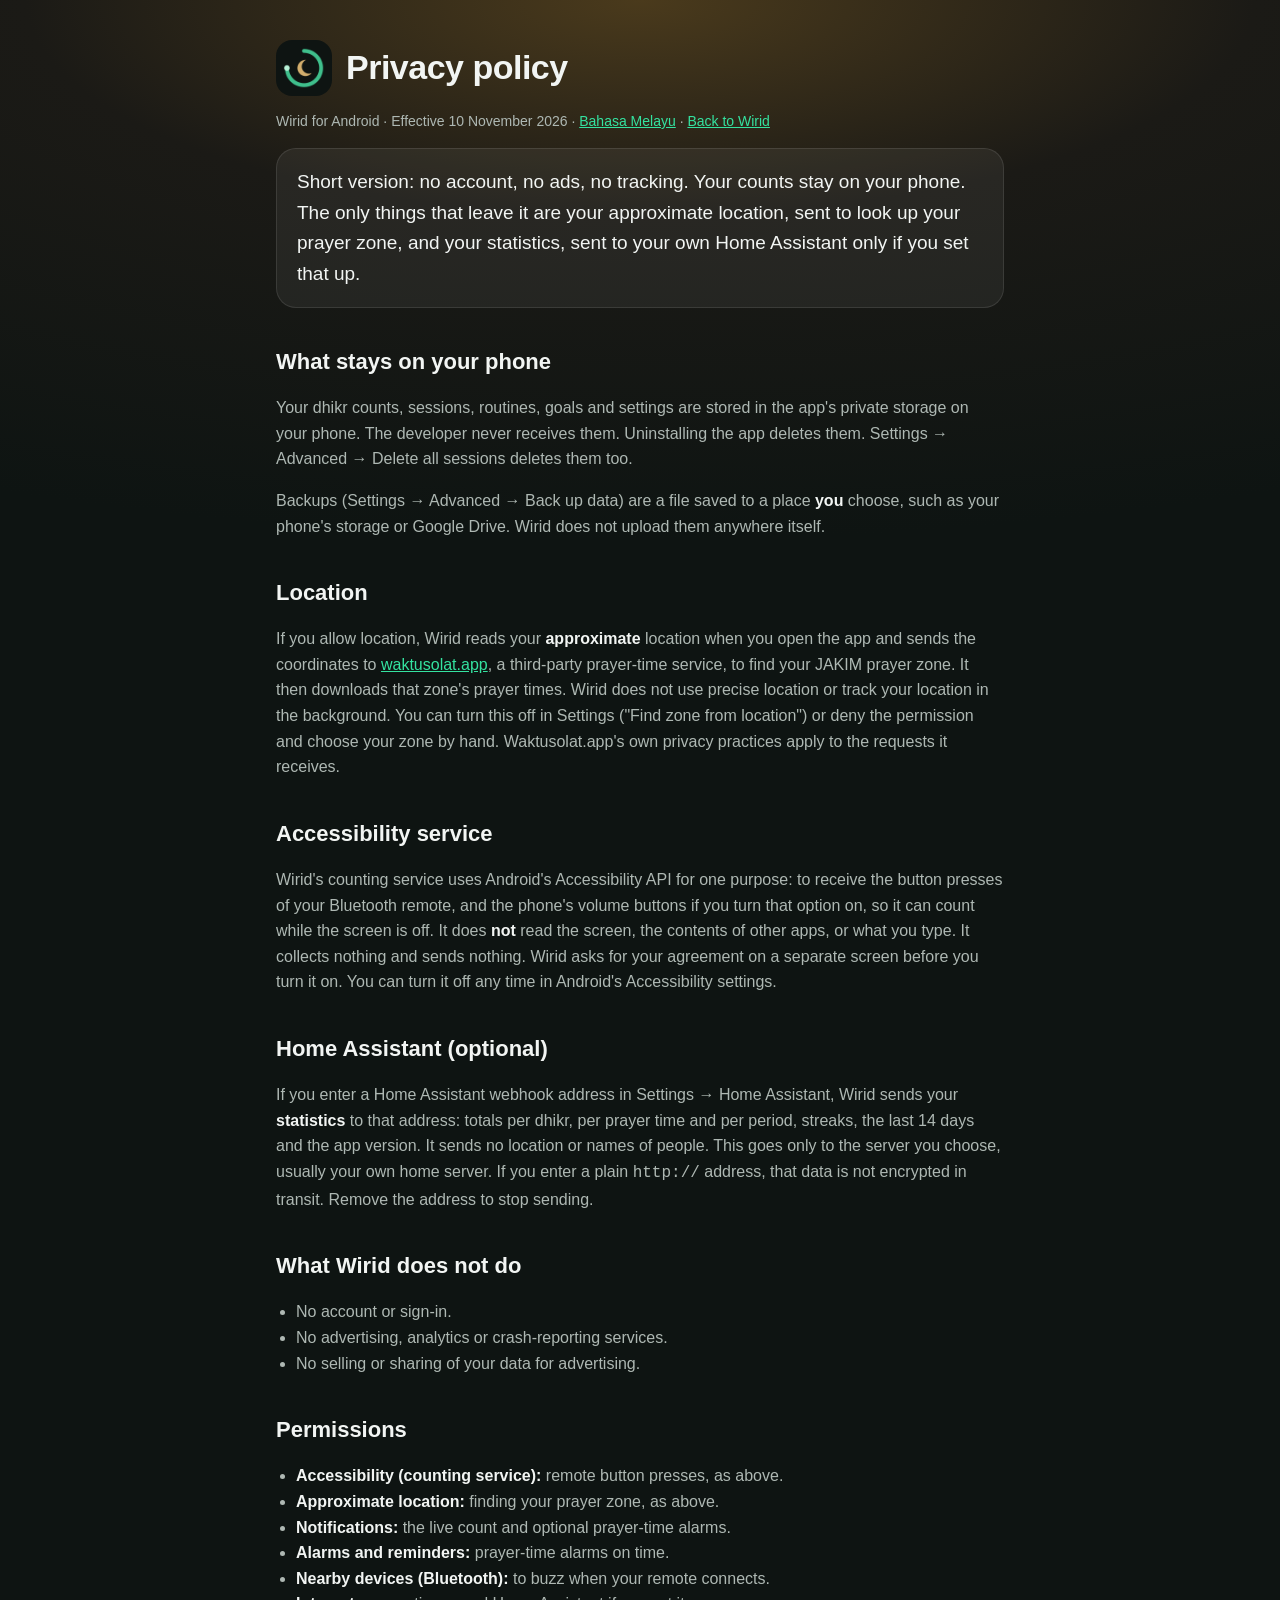
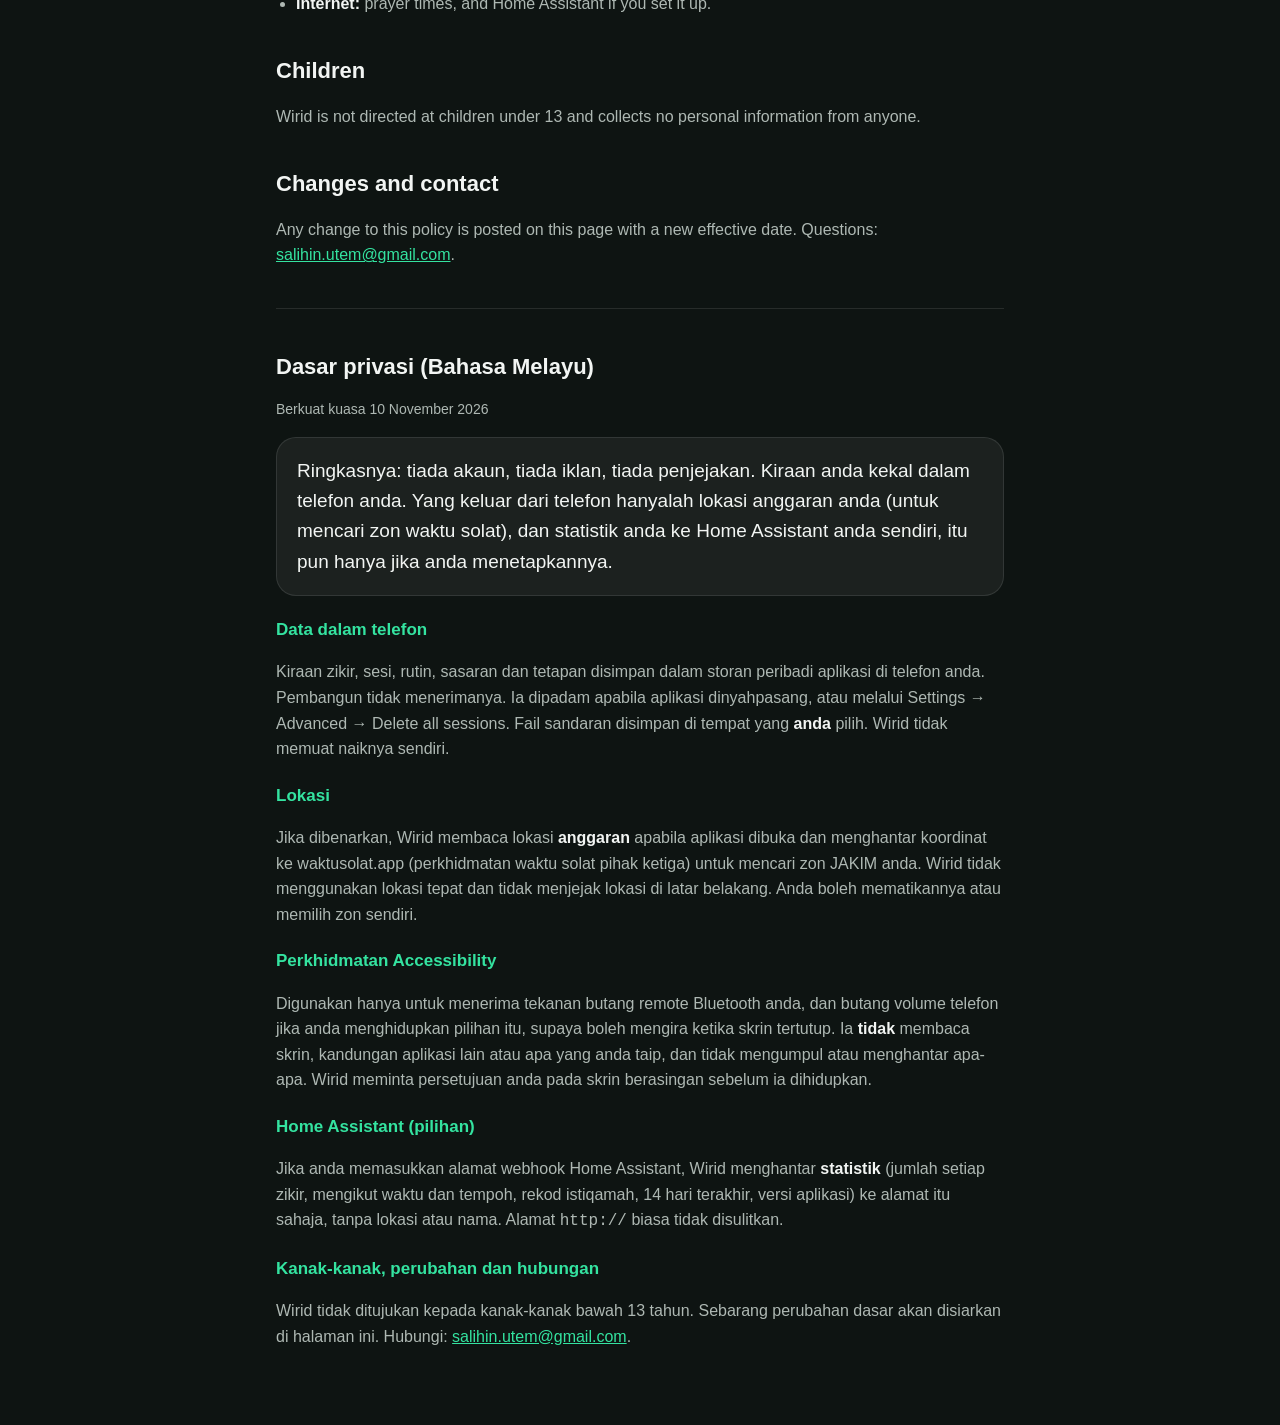
==== privacy.html @ 7eee6806 "Support page and privacy policy for Wirid" ====
<!doctype html>
<html lang="en">
<head>
<meta charset="utf-8">
<meta name="viewport" content="width=device-width, initial-scale=1">
<title>Wirid privacy policy</title>
<link rel="icon" href="icon.png">
<link rel="stylesheet" href="style.css">
</head>
<body>
<main>
  <header><img src="icon.png" alt=""><h1>Privacy policy</h1></header>
  <p class="muted">Wirid for Android · Effective 10 November 2026 · <a href="#ms">Bahasa Melayu</a> · <a href="./">Back to Wirid</a></p>

  <div class="card"><p class="lead" style="margin:0">Short version: no account, no ads, no tracking. Your counts stay on your phone. The only things that leave it are your approximate location, sent to look up your prayer zone, and your statistics, sent to your own Home Assistant only if you set that up.</p></div>

  <h2>What stays on your phone</h2>
  <p>Your dhikr counts, sessions, routines, goals and settings are stored in the app's private storage on your phone. The developer never receives them. Uninstalling the app deletes them. Settings → Advanced → Delete all sessions deletes them too.</p>
  <p>Backups (Settings → Advanced → Back up data) are a file saved to a place <strong>you</strong> choose, such as your phone's storage or Google Drive. Wirid does not upload them anywhere itself.</p>

  <h2>Location</h2>
  <p>If you allow location, Wirid reads your <strong>approximate</strong> location when you open the app and sends the coordinates to <a href="https://waktusolat.app">waktusolat.app</a>, a third-party prayer-time service, to find your JAKIM prayer zone. It then downloads that zone's prayer times. Wirid does not use precise location or track your location in the background. You can turn this off in Settings ("Find zone from location") or deny the permission and choose your zone by hand. Waktusolat.app's own privacy practices apply to the requests it receives.</p>

  <h2>Accessibility service</h2>
  <p>Wirid's counting service uses Android's Accessibility API for one purpose: to receive the button presses of your Bluetooth remote, and the phone's volume buttons if you turn that option on, so it can count while the screen is off. It does <strong>not</strong> read the screen, the contents of other apps, or what you type. It collects nothing and sends nothing. Wirid asks for your agreement on a separate screen before you turn it on. You can turn it off any time in Android's Accessibility settings.</p>

  <h2>Home Assistant (optional)</h2>
  <p>If you enter a Home Assistant webhook address in Settings → Home Assistant, Wirid sends your <strong>statistics</strong> to that address: totals per dhikr, per prayer time and per period, streaks, the last 14 days and the app version. It sends no location or names of people. This goes only to the server you choose, usually your own home server. If you enter a plain <code>http://</code> address, that data is not encrypted in transit. Remove the address to stop sending.</p>

  <h2>What Wirid does not do</h2>
  <ul>
    <li>No account or sign-in.</li>
    <li>No advertising, analytics or crash-reporting services.</li>
    <li>No selling or sharing of your data for advertising.</li>
  </ul>

  <h2>Permissions</h2>
  <ul>
    <li><strong>Accessibility (counting service):</strong> remote button presses, as above.</li>
    <li><strong>Approximate location:</strong> finding your prayer zone, as above.</li>
    <li><strong>Notifications:</strong> the live count and optional prayer-time alarms.</li>
    <li><strong>Alarms and reminders:</strong> prayer-time alarms on time.</li>
    <li><strong>Nearby devices (Bluetooth):</strong> to buzz when your remote connects.</li>
    <li><strong>Internet:</strong> prayer times, and Home Assistant if you set it up.</li>
  </ul>

  <h2>Children</h2>
  <p>Wirid is not directed at children under 13 and collects no personal information from anyone.</p>

  <h2>Changes and contact</h2>
  <p>Any change to this policy is posted on this page with a new effective date. Questions: <a href="mailto:salihin.utem@gmail.com">salihin.utem@gmail.com</a>.</p>

  <hr>
  <h2 id="ms">Dasar privasi (Bahasa Melayu)</h2>
  <p class="muted">Berkuat kuasa 10 November 2026</p>
  <div class="card"><p class="lead" style="margin:0">Ringkasnya: tiada akaun, tiada iklan, tiada penjejakan. Kiraan anda kekal dalam telefon anda. Yang keluar dari telefon hanyalah lokasi anggaran anda (untuk mencari zon waktu solat), dan statistik anda ke Home Assistant anda sendiri, itu pun hanya jika anda menetapkannya.</p></div>
  <h3>Data dalam telefon</h3>
  <p>Kiraan zikir, sesi, rutin, sasaran dan tetapan disimpan dalam storan peribadi aplikasi di telefon anda. Pembangun tidak menerimanya. Ia dipadam apabila aplikasi dinyahpasang, atau melalui Settings → Advanced → Delete all sessions. Fail sandaran disimpan di tempat yang <strong>anda</strong> pilih. Wirid tidak memuat naiknya sendiri.</p>
  <h3>Lokasi</h3>
  <p>Jika dibenarkan, Wirid membaca lokasi <strong>anggaran</strong> apabila aplikasi dibuka dan menghantar koordinat ke waktusolat.app (perkhidmatan waktu solat pihak ketiga) untuk mencari zon JAKIM anda. Wirid tidak menggunakan lokasi tepat dan tidak menjejak lokasi di latar belakang. Anda boleh mematikannya atau memilih zon sendiri.</p>
  <h3>Perkhidmatan Accessibility</h3>
  <p>Digunakan hanya untuk menerima tekanan butang remote Bluetooth anda, dan butang volume telefon jika anda menghidupkan pilihan itu, supaya boleh mengira ketika skrin tertutup. Ia <strong>tidak</strong> membaca skrin, kandungan aplikasi lain atau apa yang anda taip, dan tidak mengumpul atau menghantar apa-apa. Wirid meminta persetujuan anda pada skrin berasingan sebelum ia dihidupkan.</p>
  <h3>Home Assistant (pilihan)</h3>
  <p>Jika anda memasukkan alamat webhook Home Assistant, Wirid menghantar <strong>statistik</strong> (jumlah setiap zikir, mengikut waktu dan tempoh, rekod istiqamah, 14 hari terakhir, versi aplikasi) ke alamat itu sahaja, tanpa lokasi atau nama. Alamat <code>http://</code> biasa tidak disulitkan.</p>
  <h3>Kanak-kanak, perubahan dan hubungan</h3>
  <p>Wirid tidak ditujukan kepada kanak-kanak bawah 13 tahun. Sebarang perubahan dasar akan disiarkan di halaman ini. Hubungi: <a href="mailto:salihin.utem@gmail.com">salihin.utem@gmail.com</a>.</p>
</main>
</body>
</html>
---- style.css ----
:root { --ink:#0E1412; --text:#F2F5F3; --soft:#AEB8B3; --emerald:#34E3A0; --gold:#FFC93C; --card:rgba(255,255,255,0.06); --edge:rgba(255,255,255,0.10); }
* { box-sizing:border-box; }
html { -webkit-text-size-adjust:100%; }
body { margin:0; color:var(--text); font:16px/1.6 -apple-system, "Segoe UI", Roboto, Helvetica, Arial, sans-serif;
  background: radial-gradient(120% 60% at 50% 0%, #4A3A1C 0%, #1B1A16 40%, var(--ink) 100%) fixed var(--ink); }
main { max-width:760px; margin:0 auto; padding:40px 16px 64px; }
header { display:flex; align-items:center; gap:14px; margin-bottom:8px; }
header img { width:56px; height:56px; border-radius:16px; }
h1 { font-size:34px; line-height:1.15; margin:0; letter-spacing:-0.5px; }
h2 { font-size:22px; margin:36px 0 10px; }
h3 { font-size:17px; margin:20px 0 6px; color:var(--emerald); }
p, li { color:var(--soft); }
strong { color:var(--text); }
a { color:var(--emerald); }
.lead { font-size:19px; color:var(--text); }
.card { background:var(--card); border:1px solid var(--edge); border-radius:20px; padding:18px 20px; margin:16px 0; }
.card.gold { border-color:rgba(255,201,60,0.35); }
ul { padding-left:20px; }
.muted { font-size:14px; color:var(--soft); }
nav { margin:12px 0 24px; display:flex; flex-wrap:wrap; gap:8px; }
nav a { padding:6px 14px; border-radius:999px; background:var(--card); border:1px solid var(--edge); text-decoration:none; font-size:14px; }
hr { border:0; border-top:1px solid var(--edge); margin:40px 0; }
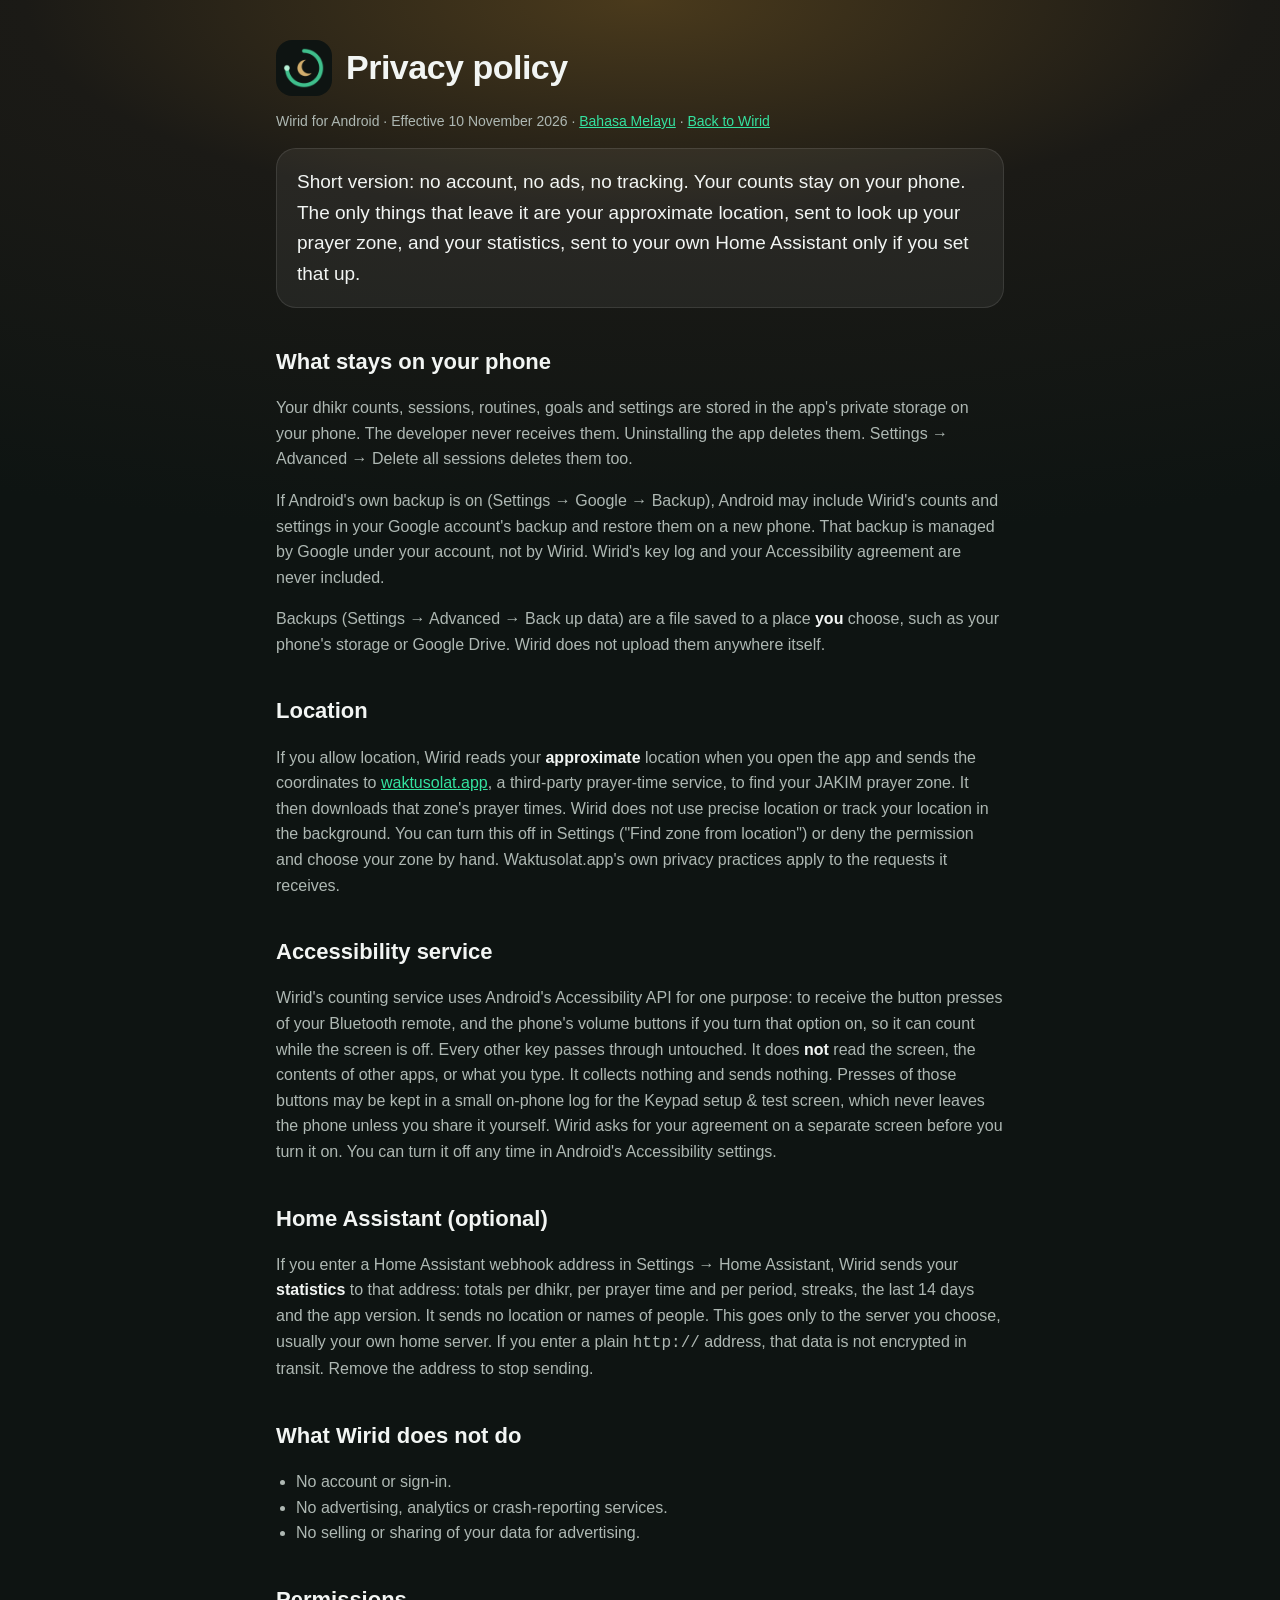
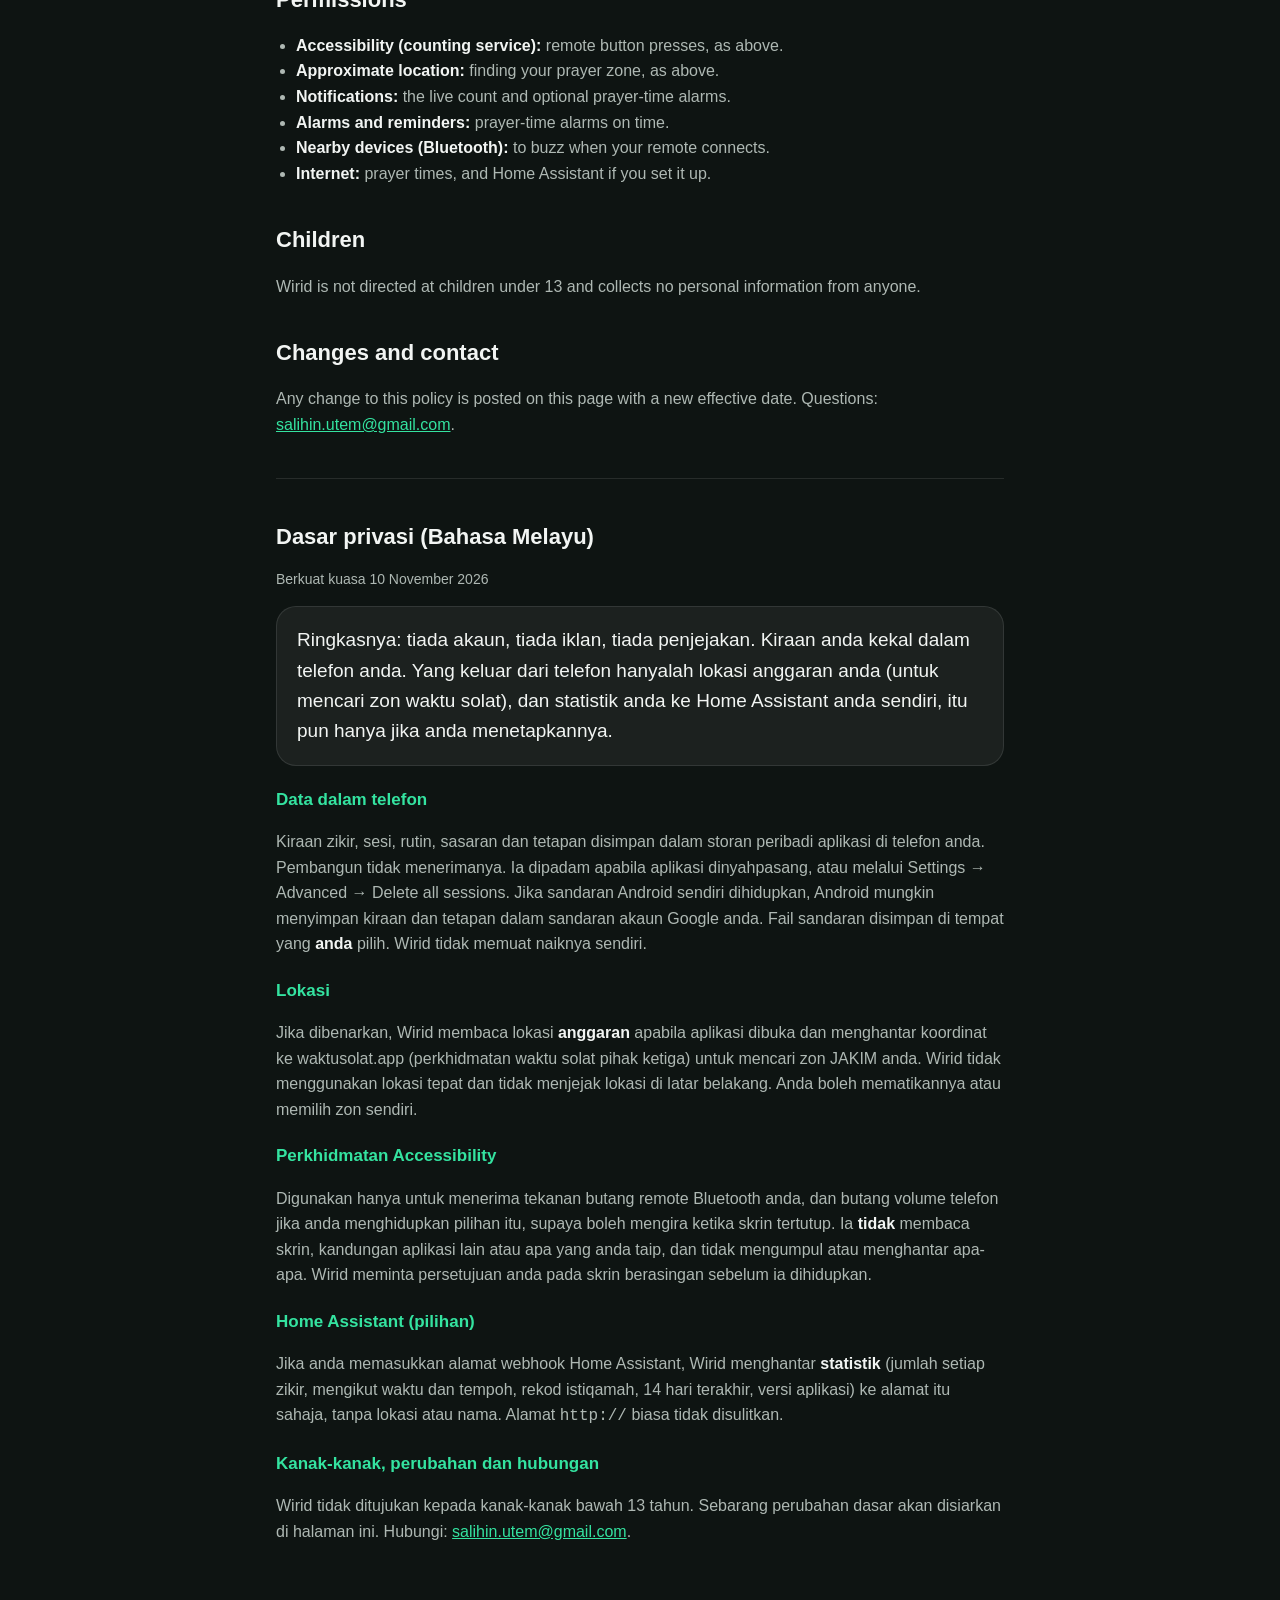
==== commit e1b4e3f9: "Privacy: Android backup and the on-phone key log" ====
--- a/privacy.html
+++ b/privacy.html
@@ -16,13 +16,14 @@
 
   <h2>What stays on your phone</h2>
   <p>Your dhikr counts, sessions, routines, goals and settings are stored in the app's private storage on your phone. The developer never receives them. Uninstalling the app deletes them. Settings → Advanced → Delete all sessions deletes them too.</p>
+  <p>If Android's own backup is on (Settings → Google → Backup), Android may include Wirid's counts and settings in your Google account's backup and restore them on a new phone. That backup is managed by Google under your account, not by Wirid. Wirid's key log and your Accessibility agreement are never included.</p>
   <p>Backups (Settings → Advanced → Back up data) are a file saved to a place <strong>you</strong> choose, such as your phone's storage or Google Drive. Wirid does not upload them anywhere itself.</p>
 
   <h2>Location</h2>
   <p>If you allow location, Wirid reads your <strong>approximate</strong> location when you open the app and sends the coordinates to <a href="https://waktusolat.app">waktusolat.app</a>, a third-party prayer-time service, to find your JAKIM prayer zone. It then downloads that zone's prayer times. Wirid does not use precise location or track your location in the background. You can turn this off in Settings ("Find zone from location") or deny the permission and choose your zone by hand. Waktusolat.app's own privacy practices apply to the requests it receives.</p>
 
   <h2>Accessibility service</h2>
-  <p>Wirid's counting service uses Android's Accessibility API for one purpose: to receive the button presses of your Bluetooth remote, and the phone's volume buttons if you turn that option on, so it can count while the screen is off. It does <strong>not</strong> read the screen, the contents of other apps, or what you type. It collects nothing and sends nothing. Wirid asks for your agreement on a separate screen before you turn it on. You can turn it off any time in Android's Accessibility settings.</p>
+  <p>Wirid's counting service uses Android's Accessibility API for one purpose: to receive the button presses of your Bluetooth remote, and the phone's volume buttons if you turn that option on, so it can count while the screen is off. Every other key passes through untouched. It does <strong>not</strong> read the screen, the contents of other apps, or what you type. It collects nothing and sends nothing. Presses of those buttons may be kept in a small on-phone log for the Keypad setup &amp; test screen, which never leaves the phone unless you share it yourself. Wirid asks for your agreement on a separate screen before you turn it on. You can turn it off any time in Android's Accessibility settings.</p>
 
   <h2>Home Assistant (optional)</h2>
   <p>If you enter a Home Assistant webhook address in Settings → Home Assistant, Wirid sends your <strong>statistics</strong> to that address: totals per dhikr, per prayer time and per period, streaks, the last 14 days and the app version. It sends no location or names of people. This goes only to the server you choose, usually your own home server. If you enter a plain <code>http://</code> address, that data is not encrypted in transit. Remove the address to stop sending.</p>
@@ -55,7 +56,7 @@
   <p class="muted">Berkuat kuasa 10 November 2026</p>
   <div class="card"><p class="lead" style="margin:0">Ringkasnya: tiada akaun, tiada iklan, tiada penjejakan. Kiraan anda kekal dalam telefon anda. Yang keluar dari telefon hanyalah lokasi anggaran anda (untuk mencari zon waktu solat), dan statistik anda ke Home Assistant anda sendiri, itu pun hanya jika anda menetapkannya.</p></div>
   <h3>Data dalam telefon</h3>
-  <p>Kiraan zikir, sesi, rutin, sasaran dan tetapan disimpan dalam storan peribadi aplikasi di telefon anda. Pembangun tidak menerimanya. Ia dipadam apabila aplikasi dinyahpasang, atau melalui Settings → Advanced → Delete all sessions. Fail sandaran disimpan di tempat yang <strong>anda</strong> pilih. Wirid tidak memuat naiknya sendiri.</p>
+  <p>Kiraan zikir, sesi, rutin, sasaran dan tetapan disimpan dalam storan peribadi aplikasi di telefon anda. Pembangun tidak menerimanya. Ia dipadam apabila aplikasi dinyahpasang, atau melalui Settings → Advanced → Delete all sessions. Jika sandaran Android sendiri dihidupkan, Android mungkin menyimpan kiraan dan tetapan dalam sandaran akaun Google anda. Fail sandaran disimpan di tempat yang <strong>anda</strong> pilih. Wirid tidak memuat naiknya sendiri.</p>
   <h3>Lokasi</h3>
   <p>Jika dibenarkan, Wirid membaca lokasi <strong>anggaran</strong> apabila aplikasi dibuka dan menghantar koordinat ke waktusolat.app (perkhidmatan waktu solat pihak ketiga) untuk mencari zon JAKIM anda. Wirid tidak menggunakan lokasi tepat dan tidak menjejak lokasi di latar belakang. Anda boleh mematikannya atau memilih zon sendiri.</p>
   <h3>Perkhidmatan Accessibility</h3>
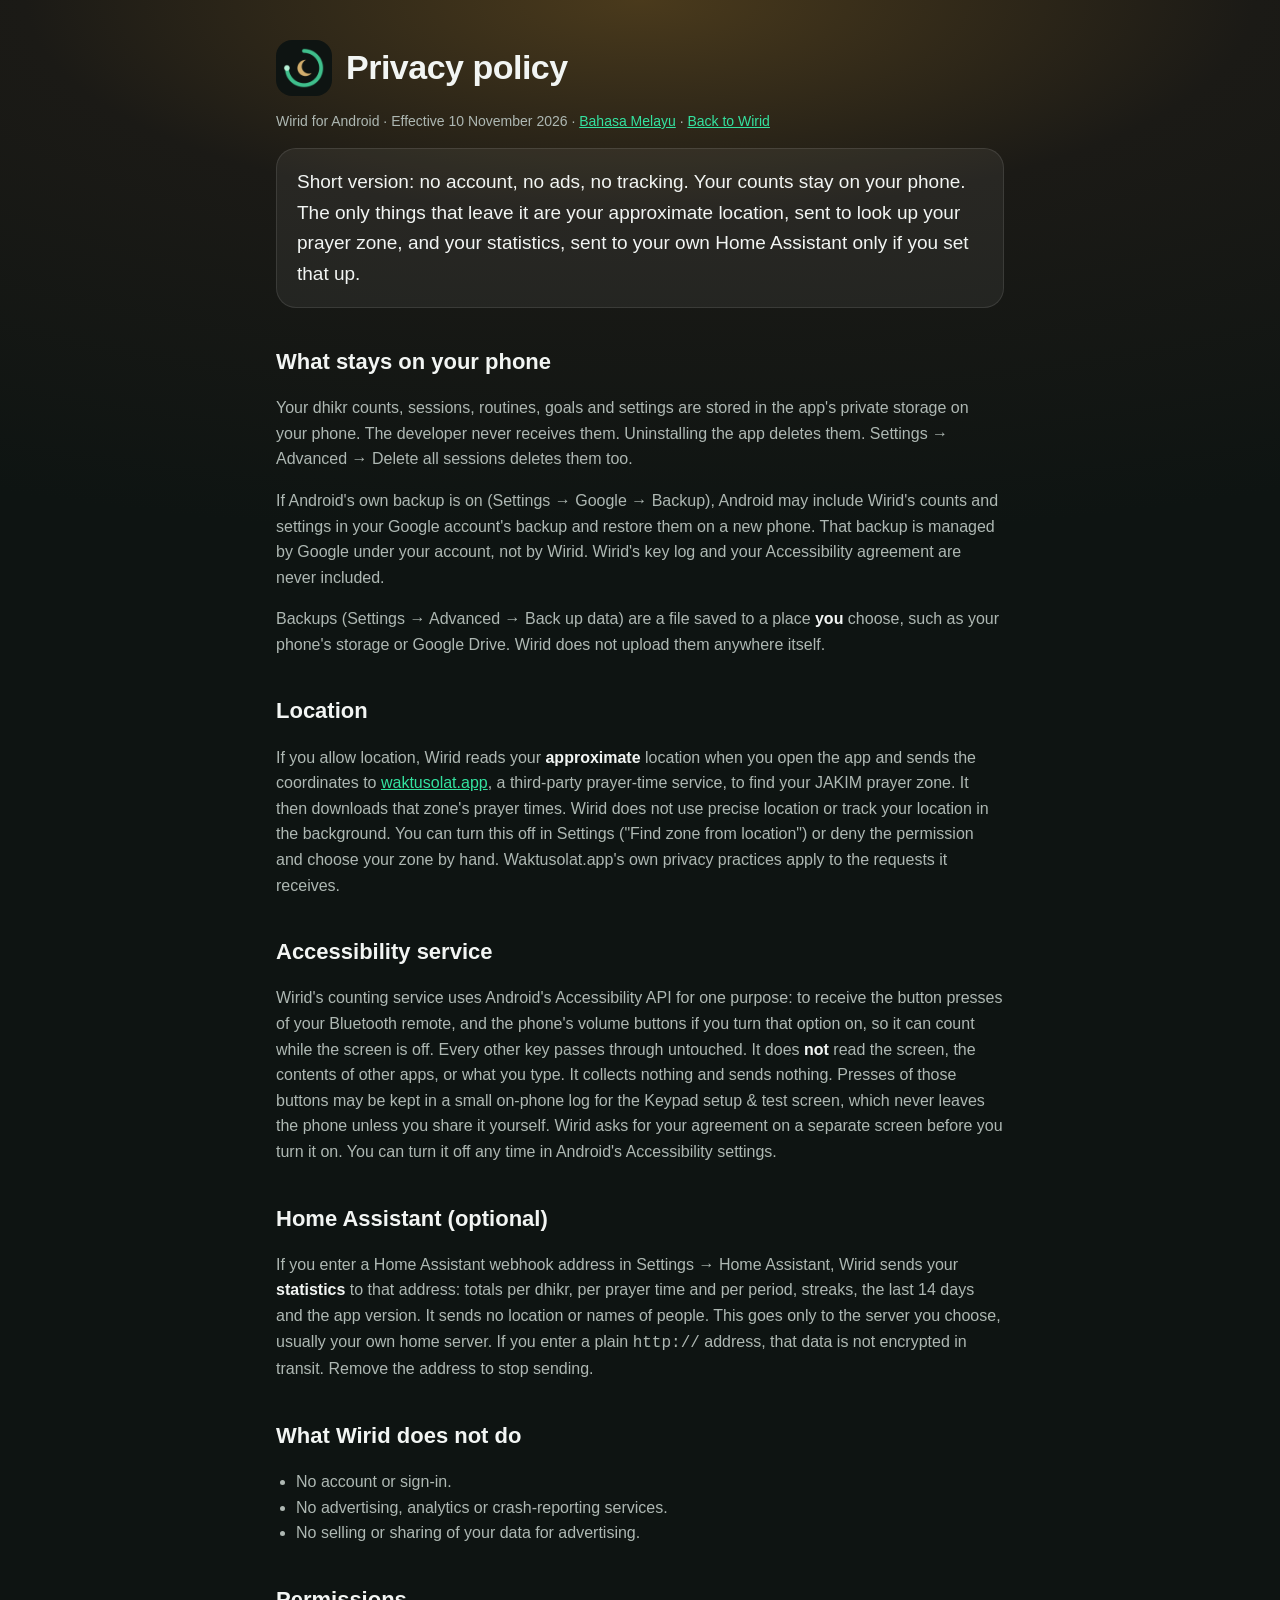
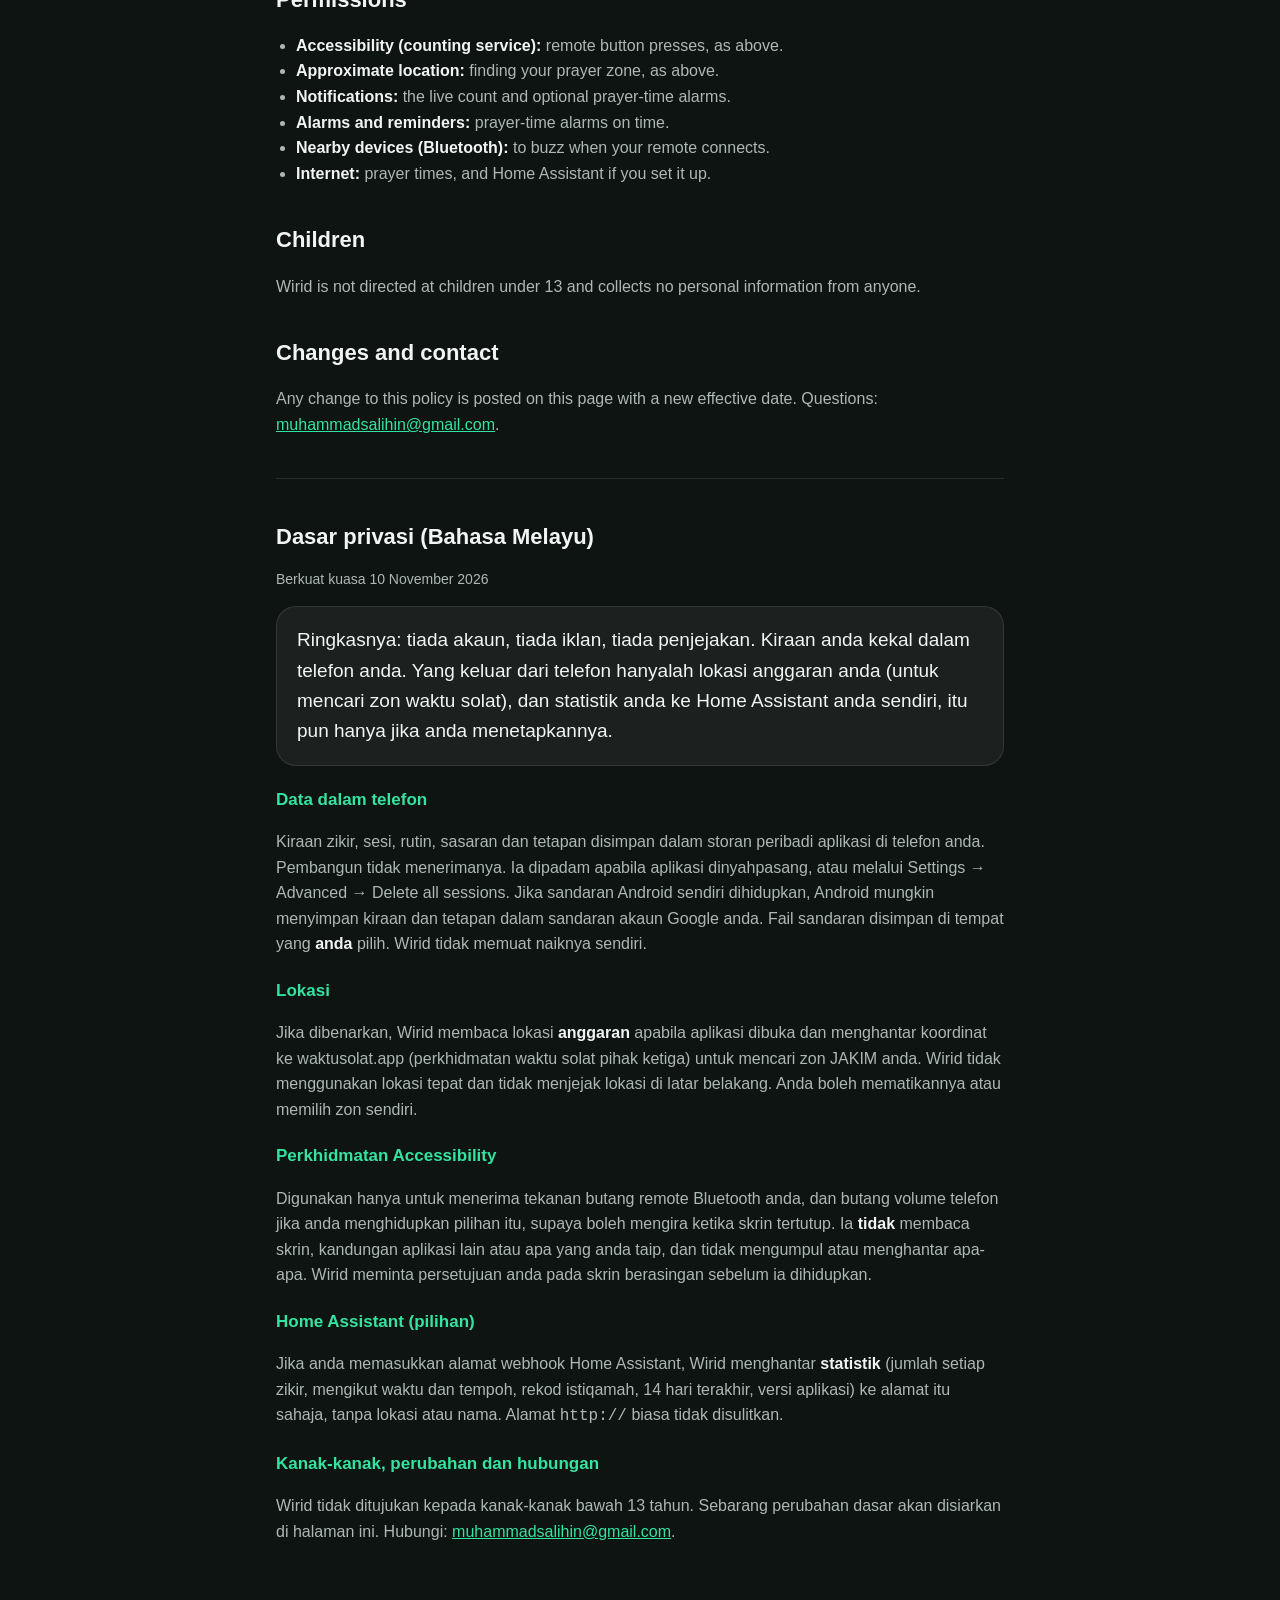
==== commit f4f5e36a: "Contact email" ====
--- a/privacy.html
+++ b/privacy.html
@@ -49,7 +49,7 @@
   <p>Wirid is not directed at children under 13 and collects no personal information from anyone.</p>
 
   <h2>Changes and contact</h2>
-  <p>Any change to this policy is posted on this page with a new effective date. Questions: <a href="mailto:salihin.utem@gmail.com">salihin.utem@gmail.com</a>.</p>
+  <p>Any change to this policy is posted on this page with a new effective date. Questions: <a href="mailto:muhammadsalihin@gmail.com">muhammadsalihin@gmail.com</a>.</p>
 
   <hr>
   <h2 id="ms">Dasar privasi (Bahasa Melayu)</h2>
@@ -64,7 +64,7 @@
   <h3>Home Assistant (pilihan)</h3>
   <p>Jika anda memasukkan alamat webhook Home Assistant, Wirid menghantar <strong>statistik</strong> (jumlah setiap zikir, mengikut waktu dan tempoh, rekod istiqamah, 14 hari terakhir, versi aplikasi) ke alamat itu sahaja, tanpa lokasi atau nama. Alamat <code>http://</code> biasa tidak disulitkan.</p>
   <h3>Kanak-kanak, perubahan dan hubungan</h3>
-  <p>Wirid tidak ditujukan kepada kanak-kanak bawah 13 tahun. Sebarang perubahan dasar akan disiarkan di halaman ini. Hubungi: <a href="mailto:salihin.utem@gmail.com">salihin.utem@gmail.com</a>.</p>
+  <p>Wirid tidak ditujukan kepada kanak-kanak bawah 13 tahun. Sebarang perubahan dasar akan disiarkan di halaman ini. Hubungi: <a href="mailto:muhammadsalihin@gmail.com">muhammadsalihin@gmail.com</a>.</p>
 </main>
 </body>
 </html>
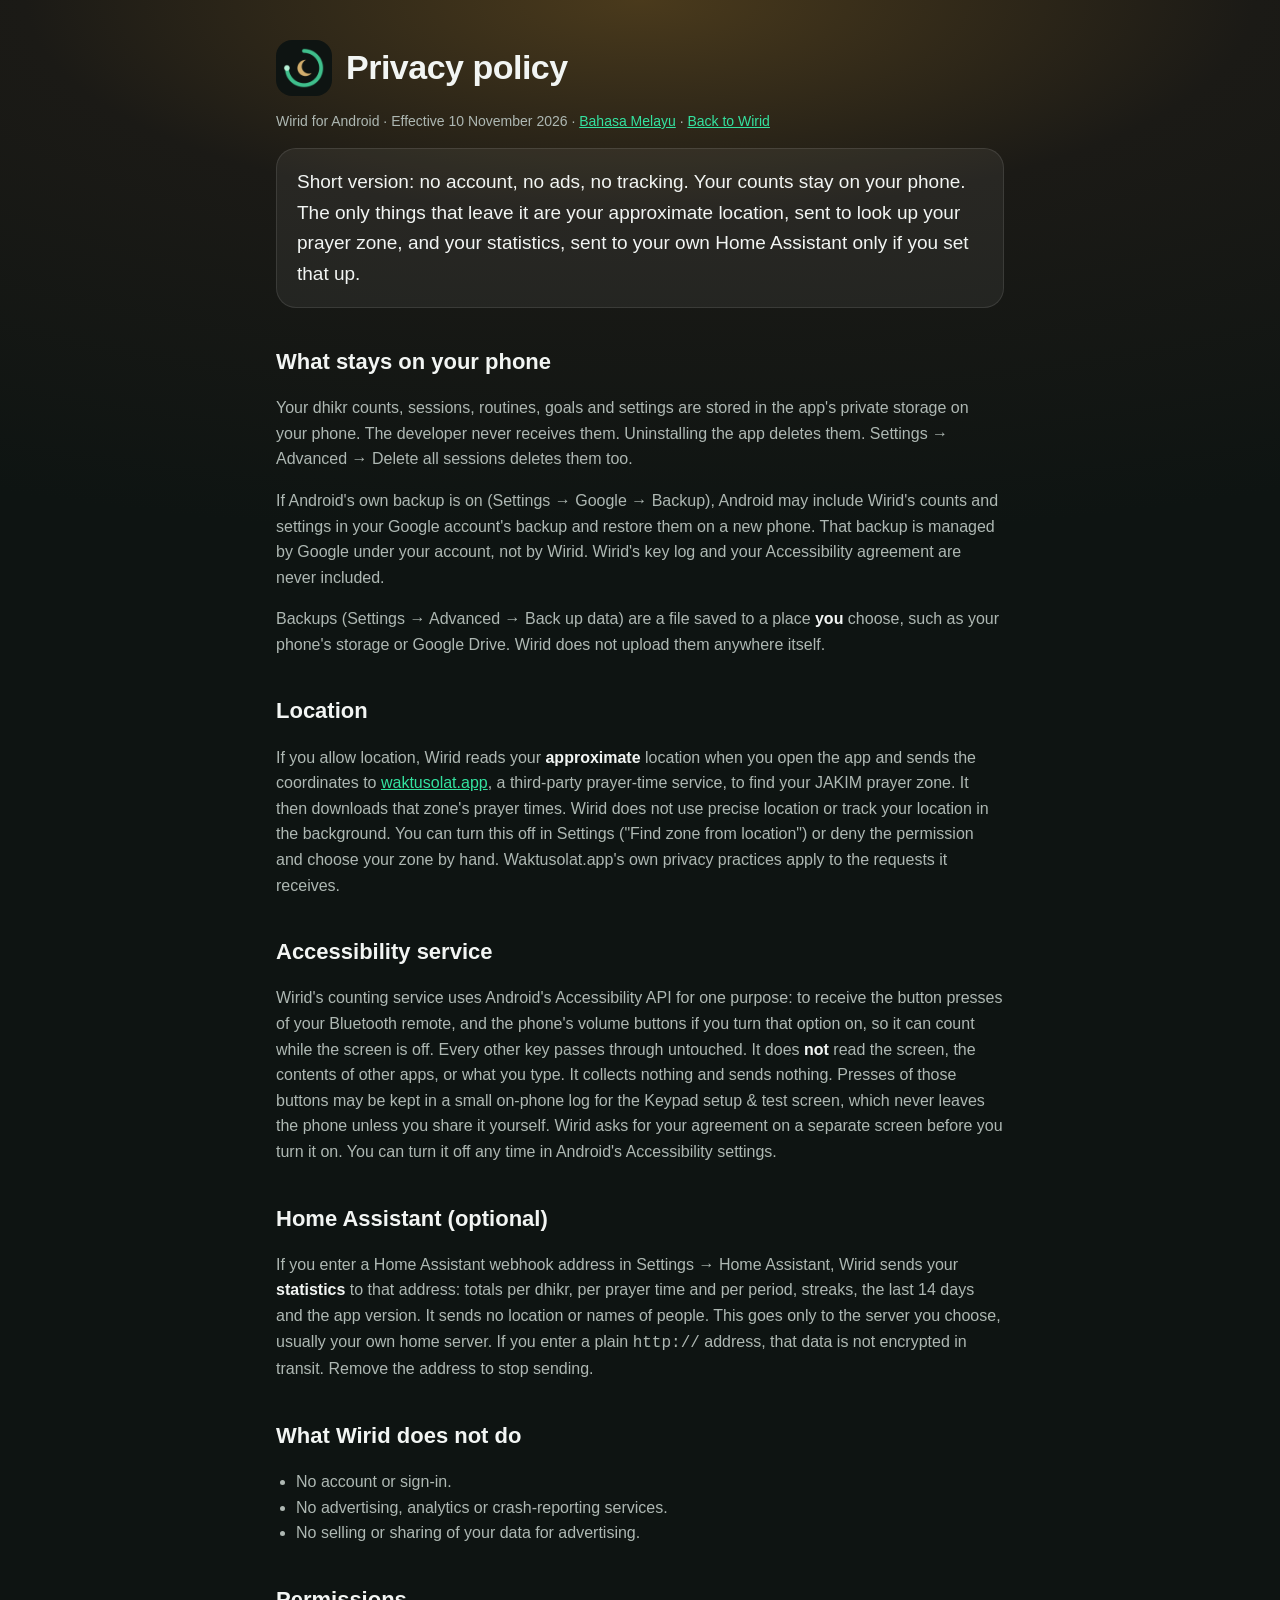
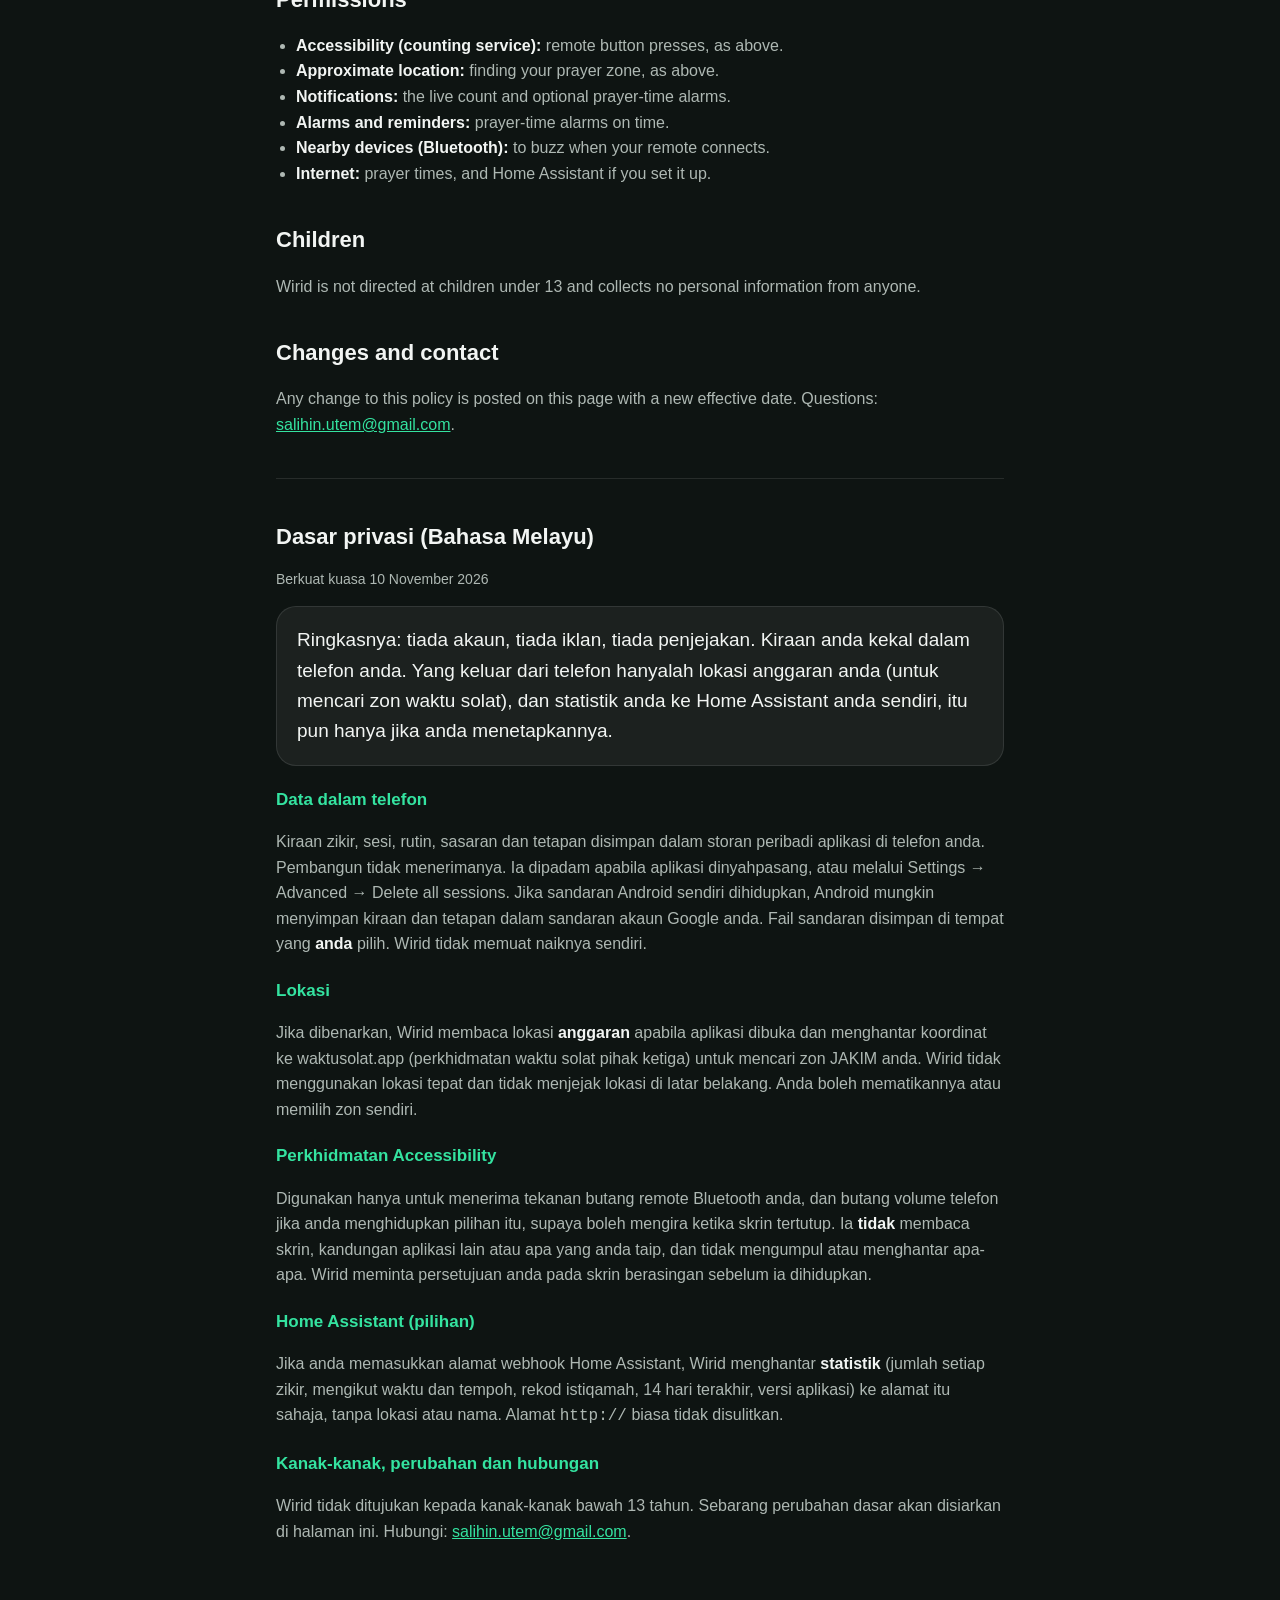
==== commit 26a2d68b: "Contact email" ====
--- a/privacy.html
+++ b/privacy.html
@@ -49,7 +49,7 @@
   <p>Wirid is not directed at children under 13 and collects no personal information from anyone.</p>
 
   <h2>Changes and contact</h2>
-  <p>Any change to this policy is posted on this page with a new effective date. Questions: <a href="mailto:muhammadsalihin@gmail.com">muhammadsalihin@gmail.com</a>.</p>
+  <p>Any change to this policy is posted on this page with a new effective date. Questions: <a href="mailto:salihin.utem@gmail.com">salihin.utem@gmail.com</a>.</p>
 
   <hr>
   <h2 id="ms">Dasar privasi (Bahasa Melayu)</h2>
@@ -64,7 +64,7 @@
   <h3>Home Assistant (pilihan)</h3>
   <p>Jika anda memasukkan alamat webhook Home Assistant, Wirid menghantar <strong>statistik</strong> (jumlah setiap zikir, mengikut waktu dan tempoh, rekod istiqamah, 14 hari terakhir, versi aplikasi) ke alamat itu sahaja, tanpa lokasi atau nama. Alamat <code>http://</code> biasa tidak disulitkan.</p>
   <h3>Kanak-kanak, perubahan dan hubungan</h3>
-  <p>Wirid tidak ditujukan kepada kanak-kanak bawah 13 tahun. Sebarang perubahan dasar akan disiarkan di halaman ini. Hubungi: <a href="mailto:muhammadsalihin@gmail.com">muhammadsalihin@gmail.com</a>.</p>
+  <p>Wirid tidak ditujukan kepada kanak-kanak bawah 13 tahun. Sebarang perubahan dasar akan disiarkan di halaman ini. Hubungi: <a href="mailto:salihin.utem@gmail.com">salihin.utem@gmail.com</a>.</p>
 </main>
 </body>
 </html>
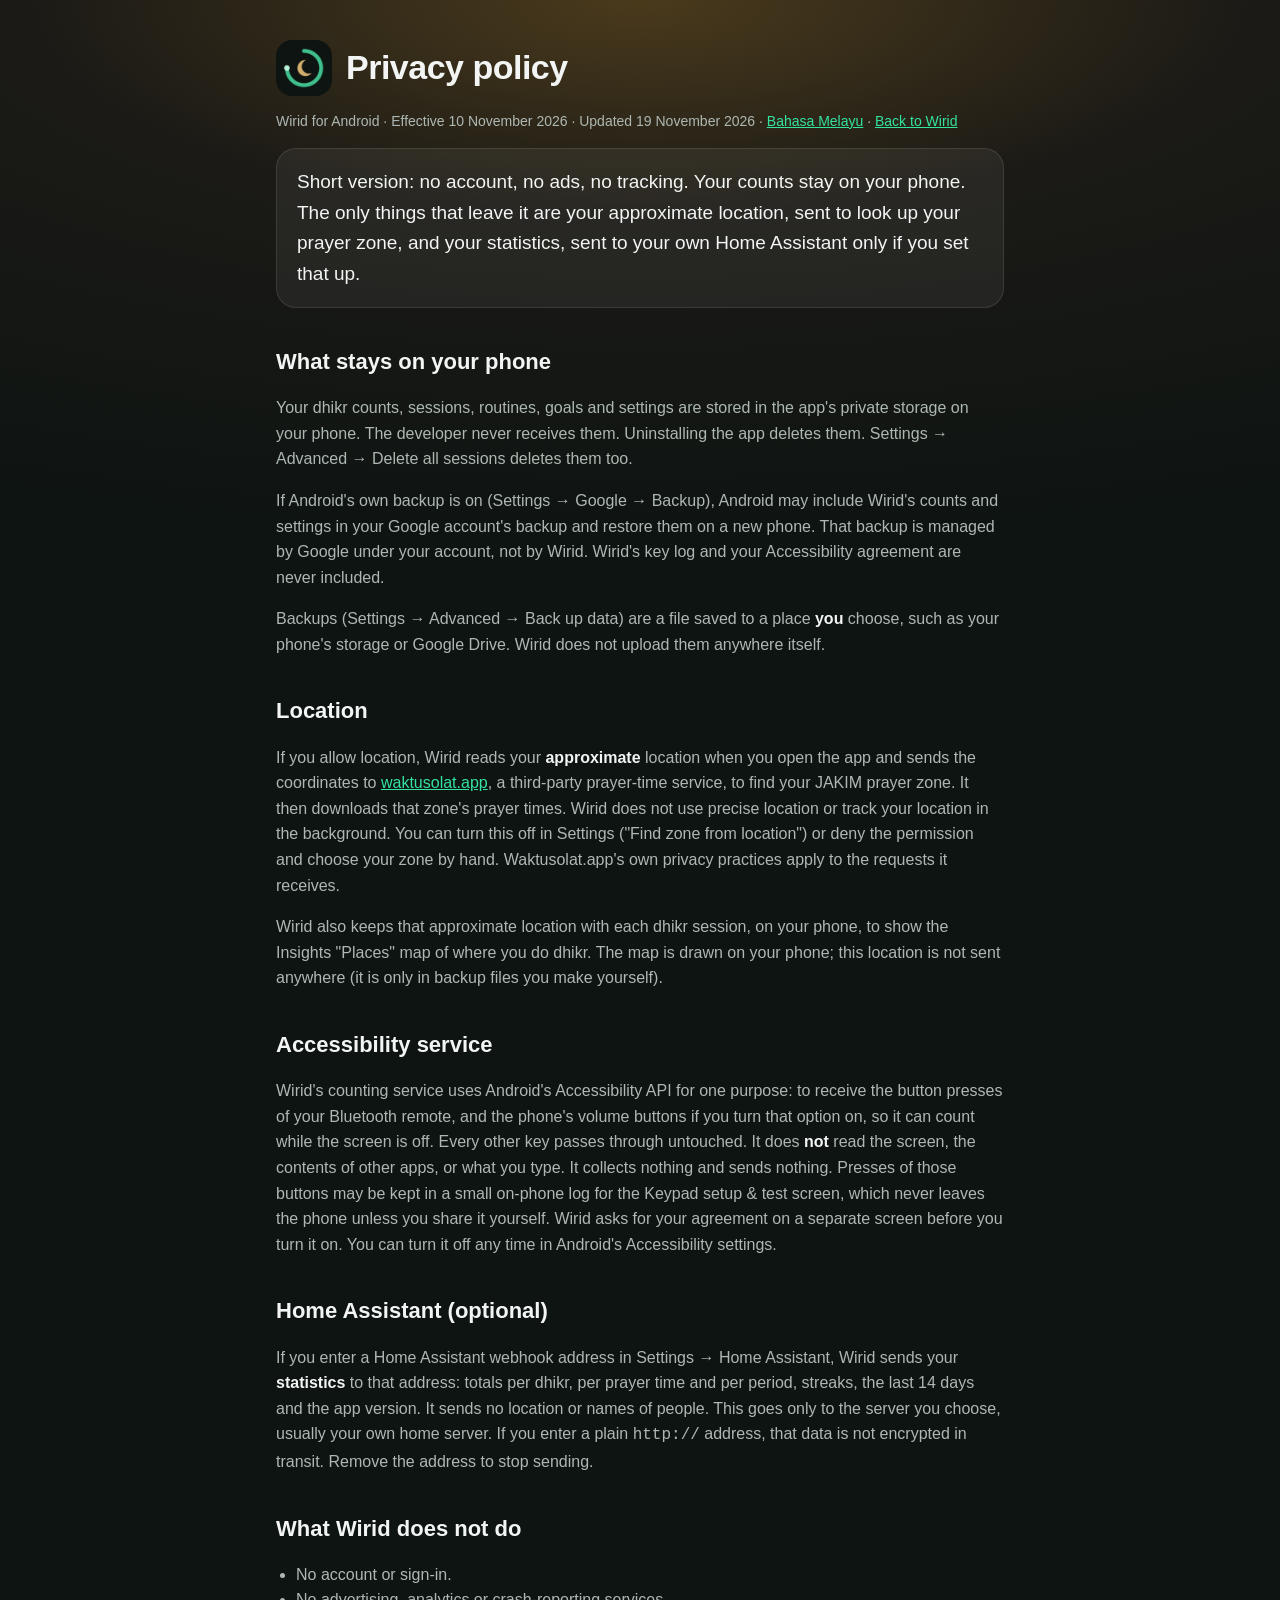
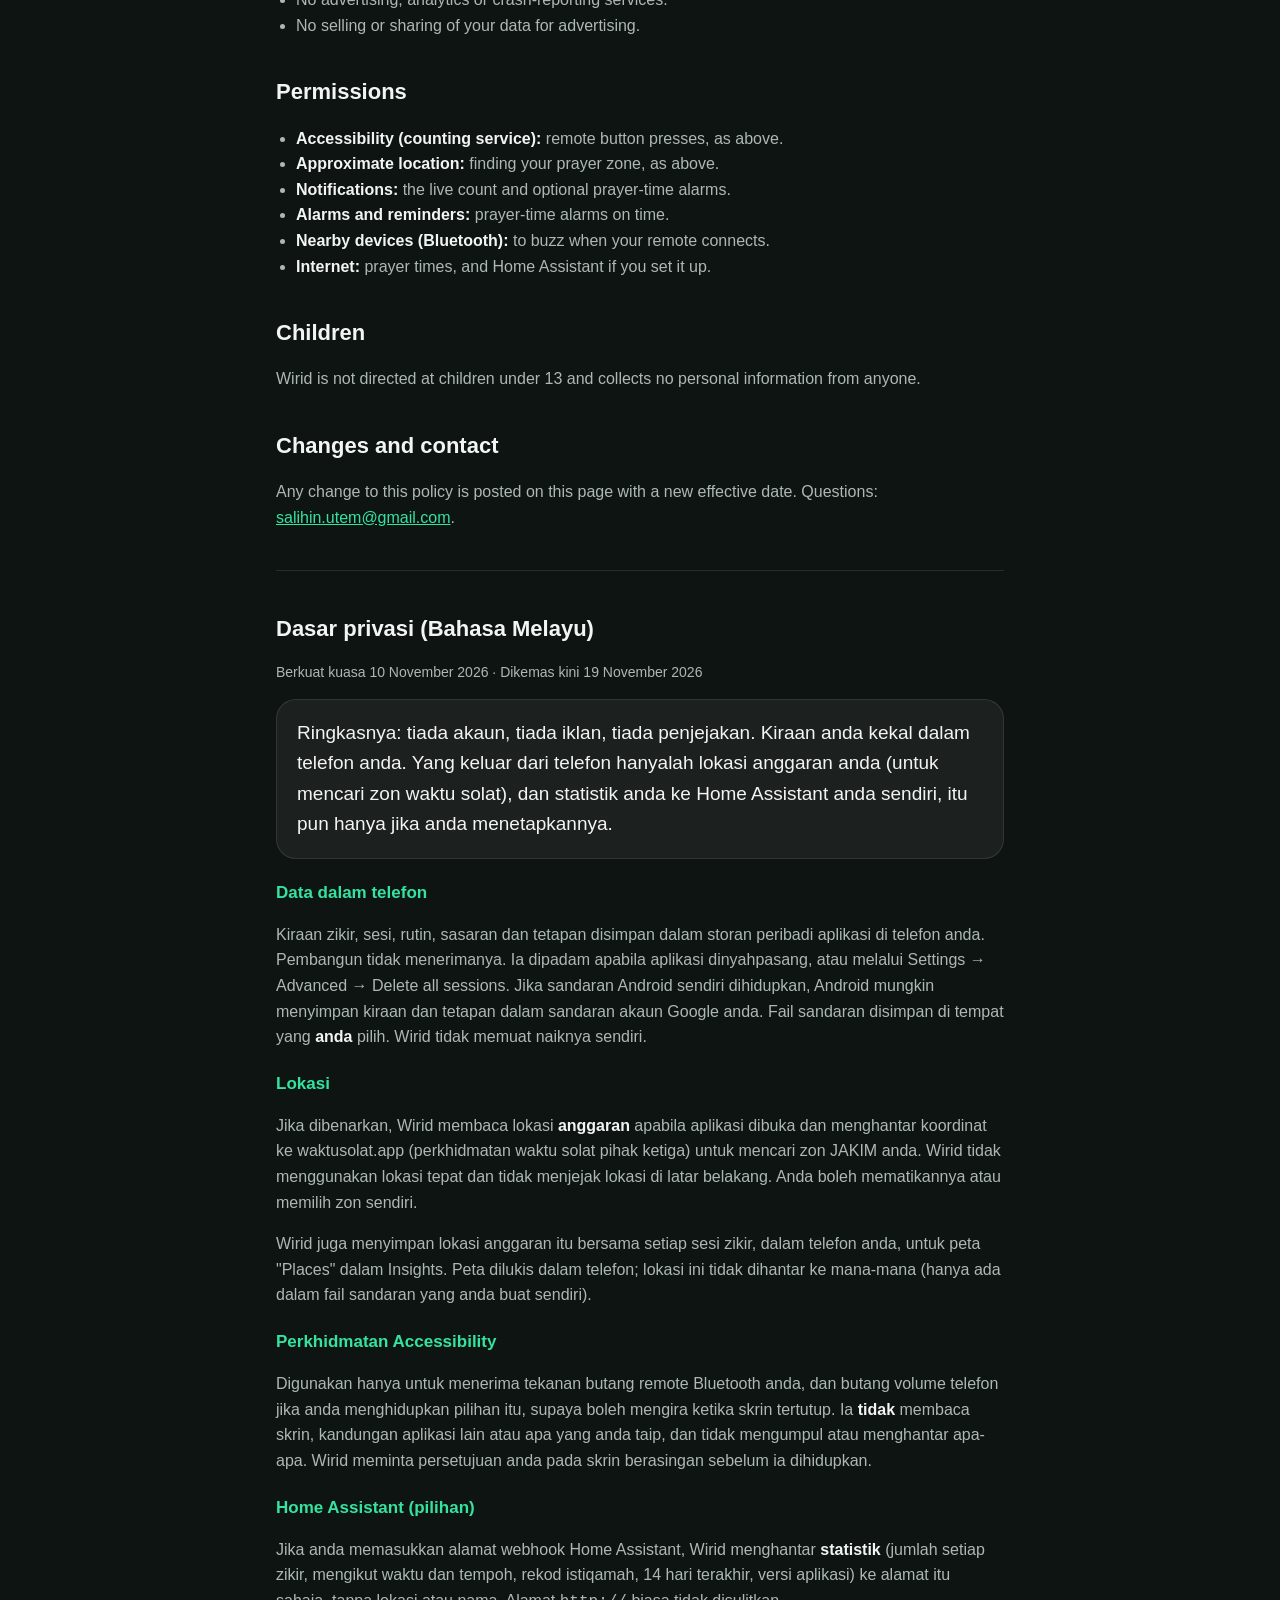
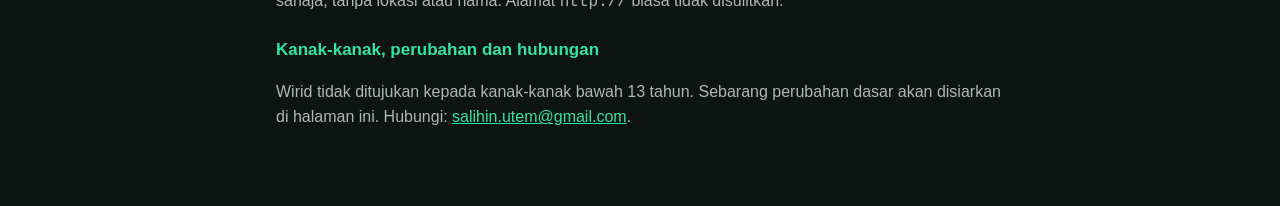
==== commit eb089474: "privacy: the Places map uses the location saved with each session, on the phone only" ====
--- a/privacy.html
+++ b/privacy.html
@@ -10,7 +10,7 @@
 <body>
 <main>
   <header><img src="icon.png" alt=""><h1>Privacy policy</h1></header>
-  <p class="muted">Wirid for Android · Effective 10 November 2026 · <a href="#ms">Bahasa Melayu</a> · <a href="./">Back to Wirid</a></p>
+  <p class="muted">Wirid for Android · Effective 10 November 2026 · Updated 19 November 2026 · <a href="#ms">Bahasa Melayu</a> · <a href="./">Back to Wirid</a></p>
 
   <div class="card"><p class="lead" style="margin:0">Short version: no account, no ads, no tracking. Your counts stay on your phone. The only things that leave it are your approximate location, sent to look up your prayer zone, and your statistics, sent to your own Home Assistant only if you set that up.</p></div>
 
@@ -21,6 +21,7 @@
 
   <h2>Location</h2>
   <p>If you allow location, Wirid reads your <strong>approximate</strong> location when you open the app and sends the coordinates to <a href="https://waktusolat.app">waktusolat.app</a>, a third-party prayer-time service, to find your JAKIM prayer zone. It then downloads that zone's prayer times. Wirid does not use precise location or track your location in the background. You can turn this off in Settings ("Find zone from location") or deny the permission and choose your zone by hand. Waktusolat.app's own privacy practices apply to the requests it receives.</p>
+  <p>Wirid also keeps that approximate location with each dhikr session, on your phone, to show the Insights "Places" map of where you do dhikr. The map is drawn on your phone; this location is not sent anywhere (it is only in backup files you make yourself).</p>
 
   <h2>Accessibility service</h2>
   <p>Wirid's counting service uses Android's Accessibility API for one purpose: to receive the button presses of your Bluetooth remote, and the phone's volume buttons if you turn that option on, so it can count while the screen is off. Every other key passes through untouched. It does <strong>not</strong> read the screen, the contents of other apps, or what you type. It collects nothing and sends nothing. Presses of those buttons may be kept in a small on-phone log for the Keypad setup &amp; test screen, which never leaves the phone unless you share it yourself. Wirid asks for your agreement on a separate screen before you turn it on. You can turn it off any time in Android's Accessibility settings.</p>
@@ -53,12 +54,13 @@
 
   <hr>
   <h2 id="ms">Dasar privasi (Bahasa Melayu)</h2>
-  <p class="muted">Berkuat kuasa 10 November 2026</p>
+  <p class="muted">Berkuat kuasa 10 November 2026 · Dikemas kini 19 November 2026</p>
   <div class="card"><p class="lead" style="margin:0">Ringkasnya: tiada akaun, tiada iklan, tiada penjejakan. Kiraan anda kekal dalam telefon anda. Yang keluar dari telefon hanyalah lokasi anggaran anda (untuk mencari zon waktu solat), dan statistik anda ke Home Assistant anda sendiri, itu pun hanya jika anda menetapkannya.</p></div>
   <h3>Data dalam telefon</h3>
   <p>Kiraan zikir, sesi, rutin, sasaran dan tetapan disimpan dalam storan peribadi aplikasi di telefon anda. Pembangun tidak menerimanya. Ia dipadam apabila aplikasi dinyahpasang, atau melalui Settings → Advanced → Delete all sessions. Jika sandaran Android sendiri dihidupkan, Android mungkin menyimpan kiraan dan tetapan dalam sandaran akaun Google anda. Fail sandaran disimpan di tempat yang <strong>anda</strong> pilih. Wirid tidak memuat naiknya sendiri.</p>
   <h3>Lokasi</h3>
   <p>Jika dibenarkan, Wirid membaca lokasi <strong>anggaran</strong> apabila aplikasi dibuka dan menghantar koordinat ke waktusolat.app (perkhidmatan waktu solat pihak ketiga) untuk mencari zon JAKIM anda. Wirid tidak menggunakan lokasi tepat dan tidak menjejak lokasi di latar belakang. Anda boleh mematikannya atau memilih zon sendiri.</p>
+  <p>Wirid juga menyimpan lokasi anggaran itu bersama setiap sesi zikir, dalam telefon anda, untuk peta "Places" dalam Insights. Peta dilukis dalam telefon; lokasi ini tidak dihantar ke mana-mana (hanya ada dalam fail sandaran yang anda buat sendiri).</p>
   <h3>Perkhidmatan Accessibility</h3>
   <p>Digunakan hanya untuk menerima tekanan butang remote Bluetooth anda, dan butang volume telefon jika anda menghidupkan pilihan itu, supaya boleh mengira ketika skrin tertutup. Ia <strong>tidak</strong> membaca skrin, kandungan aplikasi lain atau apa yang anda taip, dan tidak mengumpul atau menghantar apa-apa. Wirid meminta persetujuan anda pada skrin berasingan sebelum ia dihidupkan.</p>
   <h3>Home Assistant (pilihan)</h3>
